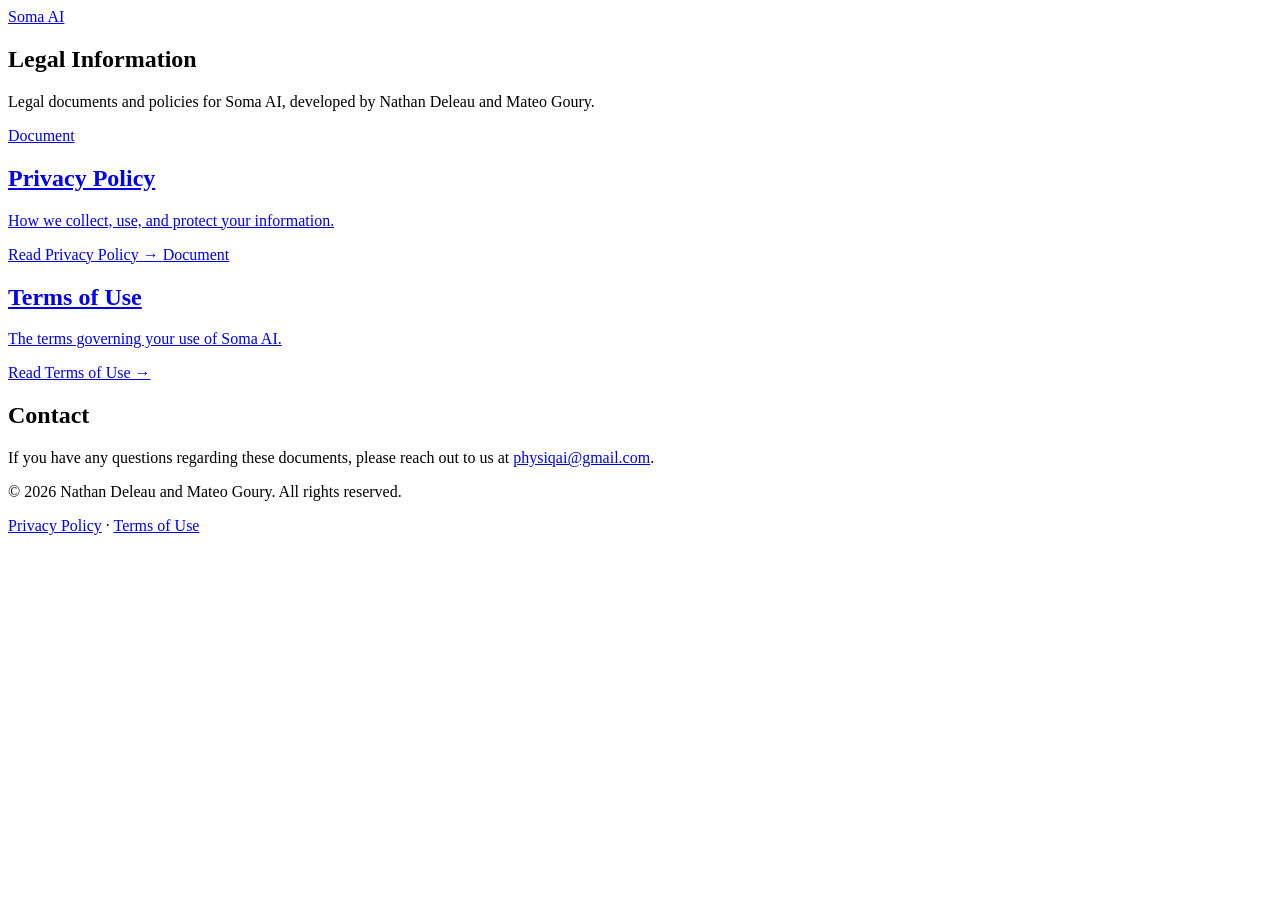
==== index.html @ 3539af2f "Update branding from PhysiqAI to Soma AI" ====
<!DOCTYPE html>
<html lang="en">
<head>
<meta charset="UTF-8">
<meta name="viewport" content="width=device-width, initial-scale=1.0">
<title>Soma AI — Legal</title>
<link rel="stylesheet" href="style.css">
</head>
<body>

  <header class="site-header">
    <div class="container">
      <a href="index.html" class="brand">Soma AI</a>
    </div>
  </header>

  <main class="container page">
    <section class="hero">
      <h1>Legal Information</h1>
      <p class="subtitle">
        Legal documents and policies for Soma AI, developed by Nathan Deleau and Mateo Goury.
      </p>
    </section>

    <section class="card-grid">
      <a class="doc-card" href="privacy-policy.html">
        <span class="doc-card-label">Document</span>
        <h2>Privacy Policy</h2>
        <p>How we collect, use, and protect your information.</p>
        <span class="doc-card-link">Read Privacy Policy →</span>
      </a>

      <a class="doc-card" href="terms-of-use.html">
        <span class="doc-card-label">Document</span>
        <h2>Terms of Use</h2>
        <p>The terms governing your use of Soma AI.</p>
        <span class="doc-card-link">Read Terms of Use →</span>
      </a>
    </section>

    <section class="contact-block">
      <h2>Contact</h2>
      <p>
        If you have any questions regarding these documents, please reach out to us at
        <a href="mailto:physiqai@gmail.com">physiqai@gmail.com</a>.
      </p>
    </section>
  </main>

  <footer class="site-footer">
    <div class="container">
      <p>&copy; <span id="year">2026</span> Nathan Deleau and Mateo Goury. All rights reserved.</p>
      <p class="footer-links">
        <a href="privacy-policy.html">Privacy Policy</a>
        <span class="sep">·</span>
        <a href="terms-of-use.html">Terms of Use</a>
      </p>
    </div>
  </footer>

</body>
</html>
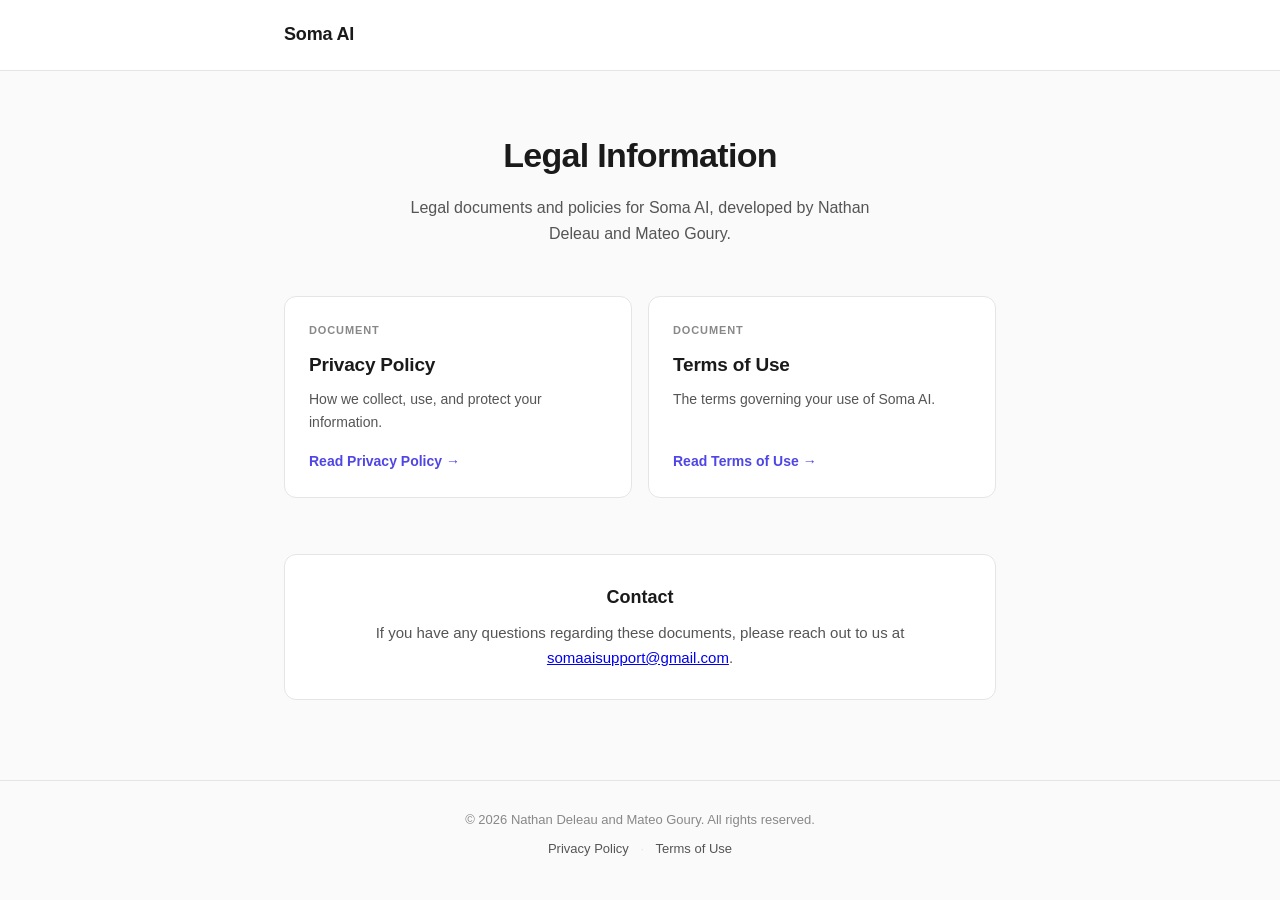
==== commit f3355380: "Update index.html" ====
--- a/index.html
+++ b/index.html
@@ -42,7 +42,7 @@
       <h2>Contact</h2>
       <p>
         If you have any questions regarding these documents, please reach out to us at
-        <a href="mailto:physiqai@gmail.com">physiqai@gmail.com</a>.
+        <a href="mailto:somaaisupport@gmail.com">somaaisupport@gmail.com</a>.
       </p>
     </section>
   </main>
--- a/style.css
+++ b/style.css
@@ -0,0 +1,281 @@
+/* ============================================
+   Legal Site — Base Stylesheet
+   Clean, professional, responsive, no framework
+   ============================================ */
+
+:root {
+  --color-bg: #FAFAFA;
+  --color-surface: #FFFFFF;
+  --color-border: #E5E5E5;
+  --color-text: #1A1A1A;
+  --color-text-secondary: #555555;
+  --color-text-tertiary: #888888;
+  --color-accent: #4F46E5;
+  --color-accent-hover: #4338CA;
+  --max-width: 760px;
+  --radius: 12px;
+}
+
+* {
+  box-sizing: border-box;
+}
+
+html, body {
+  margin: 0;
+  padding: 0;
+}
+
+body {
+  font-family: -apple-system, BlinkMacSystemFont, "Segoe UI", Roboto,
+               Helvetica, Arial, sans-serif;
+  background: var(--color-bg);
+  color: var(--color-text);
+  line-height: 1.65;
+  font-size: 16px;
+  -webkit-font-smoothing: antialiased;
+}
+
+.container {
+  max-width: var(--max-width);
+  margin: 0 auto;
+  padding: 0 24px;
+}
+
+/* ---------- Header ---------- */
+
+.site-header {
+  border-bottom: 1px solid var(--color-border);
+  background: var(--color-surface);
+  padding: 20px 0;
+}
+
+.brand {
+  font-size: 18px;
+  font-weight: 700;
+  color: var(--color-text);
+  text-decoration: none;
+  letter-spacing: -0.01em;
+}
+
+/* ---------- Page layout ---------- */
+
+.page {
+  padding: 56px 24px 80px;
+}
+
+.hero {
+  text-align: center;
+  margin-bottom: 48px;
+}
+
+.hero h1 {
+  font-size: 34px;
+  font-weight: 800;
+  letter-spacing: -0.02em;
+  margin: 0 0 12px;
+}
+
+.subtitle {
+  font-size: 16px;
+  color: var(--color-text-secondary);
+  max-width: 480px;
+  margin: 0 auto;
+}
+
+/* ---------- Card grid (index page) ---------- */
+
+.card-grid {
+  display: grid;
+  grid-template-columns: 1fr 1fr;
+  gap: 16px;
+  margin-bottom: 56px;
+}
+
+.doc-card {
+  display: flex;
+  flex-direction: column;
+  background: var(--color-surface);
+  border: 1px solid var(--color-border);
+  border-radius: var(--radius);
+  padding: 24px;
+  text-decoration: none;
+  color: var(--color-text);
+  transition: border-color 0.15s ease, transform 0.15s ease;
+}
+
+.doc-card:hover {
+  border-color: var(--color-accent);
+  transform: translateY(-2px);
+}
+
+.doc-card-label {
+  font-size: 11px;
+  font-weight: 700;
+  letter-spacing: 0.08em;
+  text-transform: uppercase;
+  color: var(--color-text-tertiary);
+  margin-bottom: 10px;
+}
+
+.doc-card h2 {
+  font-size: 19px;
+  margin: 0 0 8px;
+  font-weight: 700;
+  letter-spacing: -0.01em;
+}
+
+.doc-card p {
+  font-size: 14px;
+  color: var(--color-text-secondary);
+  margin: 0 0 16px;
+  flex-grow: 1;
+}
+
+.doc-card-link {
+  font-size: 14px;
+  font-weight: 600;
+  color: var(--color-accent);
+}
+
+/* ---------- Contact block ---------- */
+
+.contact-block {
+  background: var(--color-surface);
+  border: 1px solid var(--color-border);
+  border-radius: var(--radius);
+  padding: 28px;
+  text-align: center;
+}
+
+.contact-block h2 {
+  font-size: 18px;
+  margin: 0 0 8px;
+}
+
+.contact-block p {
+  margin: 0;
+  color: var(--color-text-secondary);
+  font-size: 15px;
+}
+
+/* ---------- Legal document pages ---------- */
+
+.legal-page {
+  max-width: 720px;
+}
+
+.back-link {
+  display: inline-block;
+  font-size: 14px;
+  color: var(--color-text-secondary);
+  text-decoration: none;
+  margin-bottom: 28px;
+}
+
+.back-link:hover {
+  color: var(--color-accent);
+}
+
+.legal-page h1 {
+  font-size: 32px;
+  font-weight: 800;
+  letter-spacing: -0.02em;
+  margin: 0 0 8px;
+}
+
+.last-updated {
+  font-size: 13px;
+  color: var(--color-text-tertiary);
+  margin: 0 0 32px;
+}
+
+.legal-page h2 {
+  font-size: 20px;
+  font-weight: 700;
+  letter-spacing: -0.01em;
+  margin: 40px 0 14px;
+  padding-top: 8px;
+}
+
+.legal-page p {
+  color: var(--color-text-secondary);
+  margin: 0 0 16px;
+  font-size: 15.5px;
+}
+
+.legal-page ul {
+  margin: 0 0 16px;
+  padding-left: 22px;
+}
+
+.legal-page li {
+  color: var(--color-text-secondary);
+  font-size: 15.5px;
+  margin-bottom: 8px;
+}
+
+.legal-page strong {
+  color: var(--color-text);
+}
+
+.legal-page a {
+  color: var(--color-accent);
+  text-decoration: none;
+}
+
+.legal-page a:hover {
+  text-decoration: underline;
+}
+
+/* ---------- Footer ---------- */
+
+.site-footer {
+  border-top: 1px solid var(--color-border);
+  padding: 28px 0;
+  text-align: center;
+}
+
+.site-footer p {
+  font-size: 13px;
+  color: var(--color-text-tertiary);
+  margin: 0 0 8px;
+}
+
+.footer-links a {
+  color: var(--color-text-secondary);
+  text-decoration: none;
+  font-size: 13px;
+}
+
+.footer-links a:hover {
+  color: var(--color-accent);
+}
+
+.footer-links .sep {
+  margin: 0 8px;
+  color: var(--color-border);
+}
+
+/* ---------- Responsive ---------- */
+
+@media (max-width: 640px) {
+  .hero h1 {
+    font-size: 28px;
+  }
+
+  .card-grid {
+    grid-template-columns: 1fr;
+  }
+
+  .legal-page h1 {
+    font-size: 26px;
+  }
+
+  .legal-page h2 {
+    font-size: 18px;
+  }
+
+  .page {
+    padding: 40px 20px 64px;
+  }
+}
